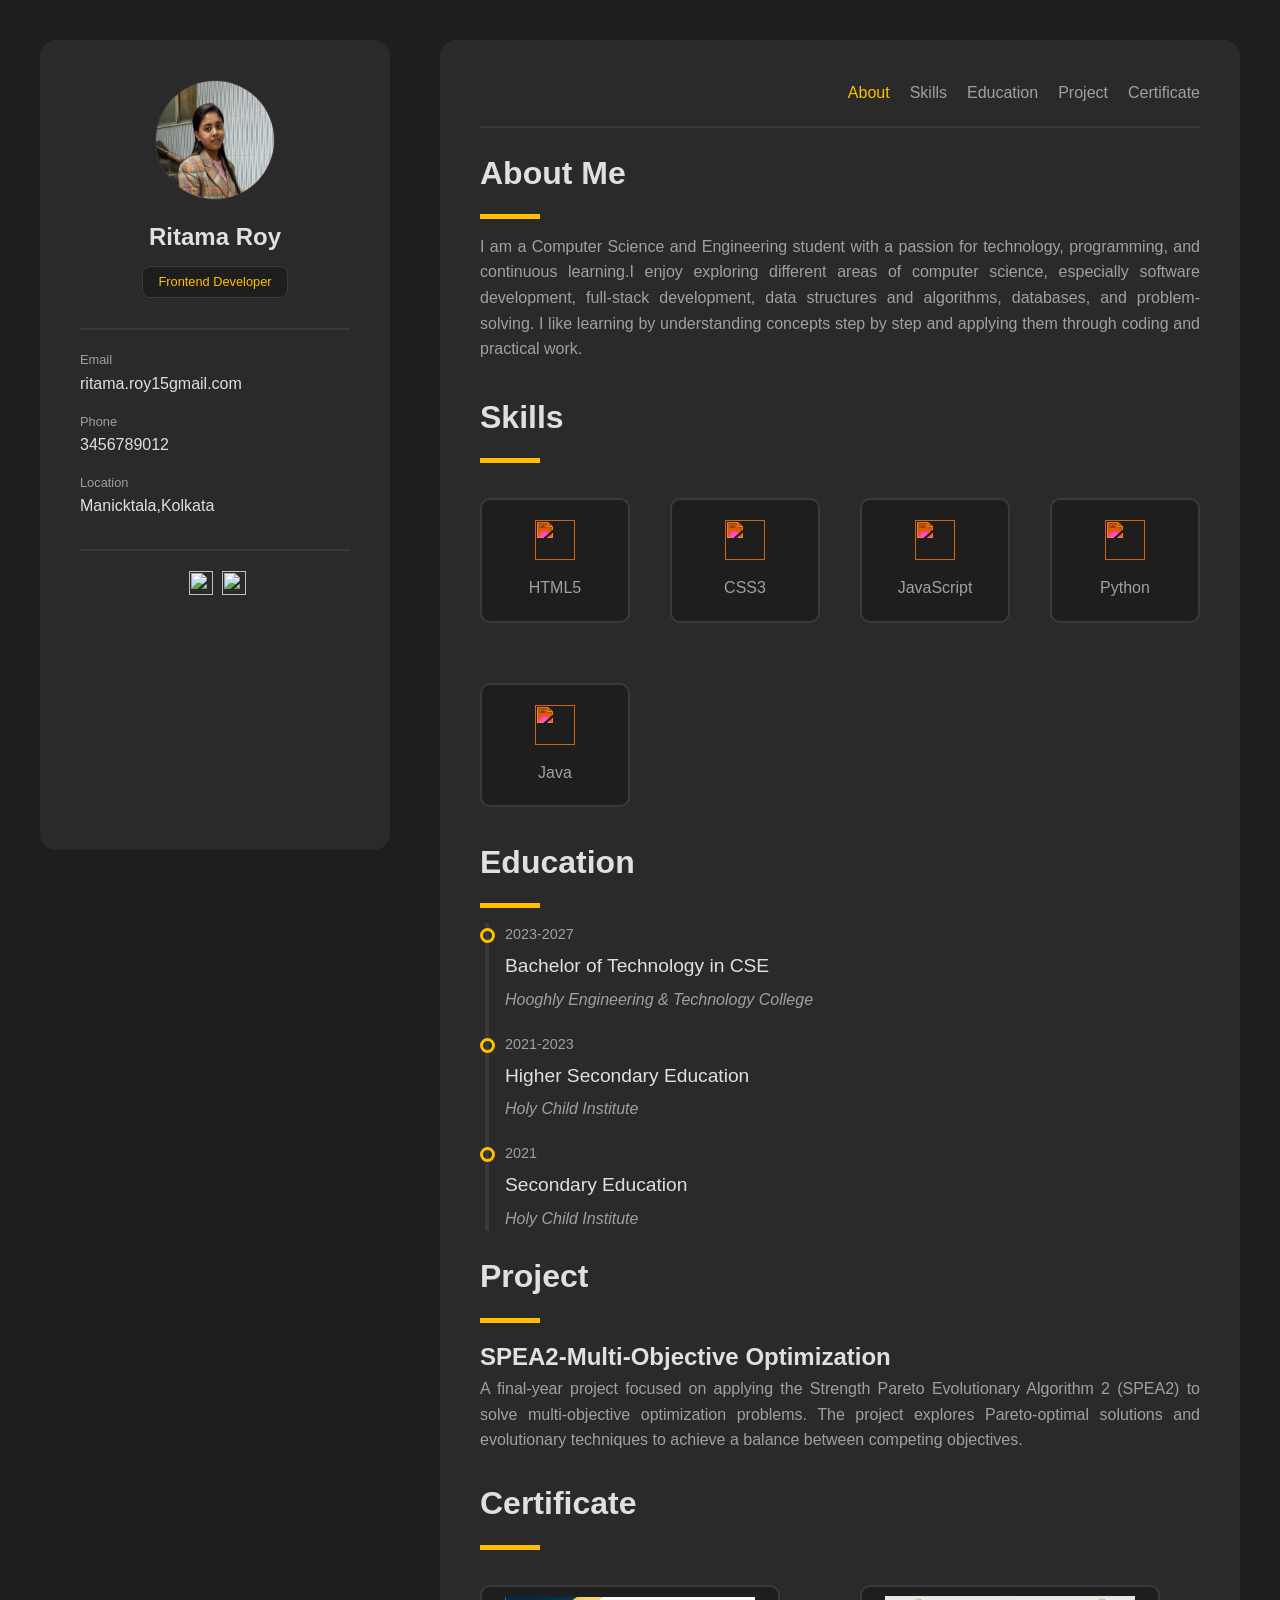
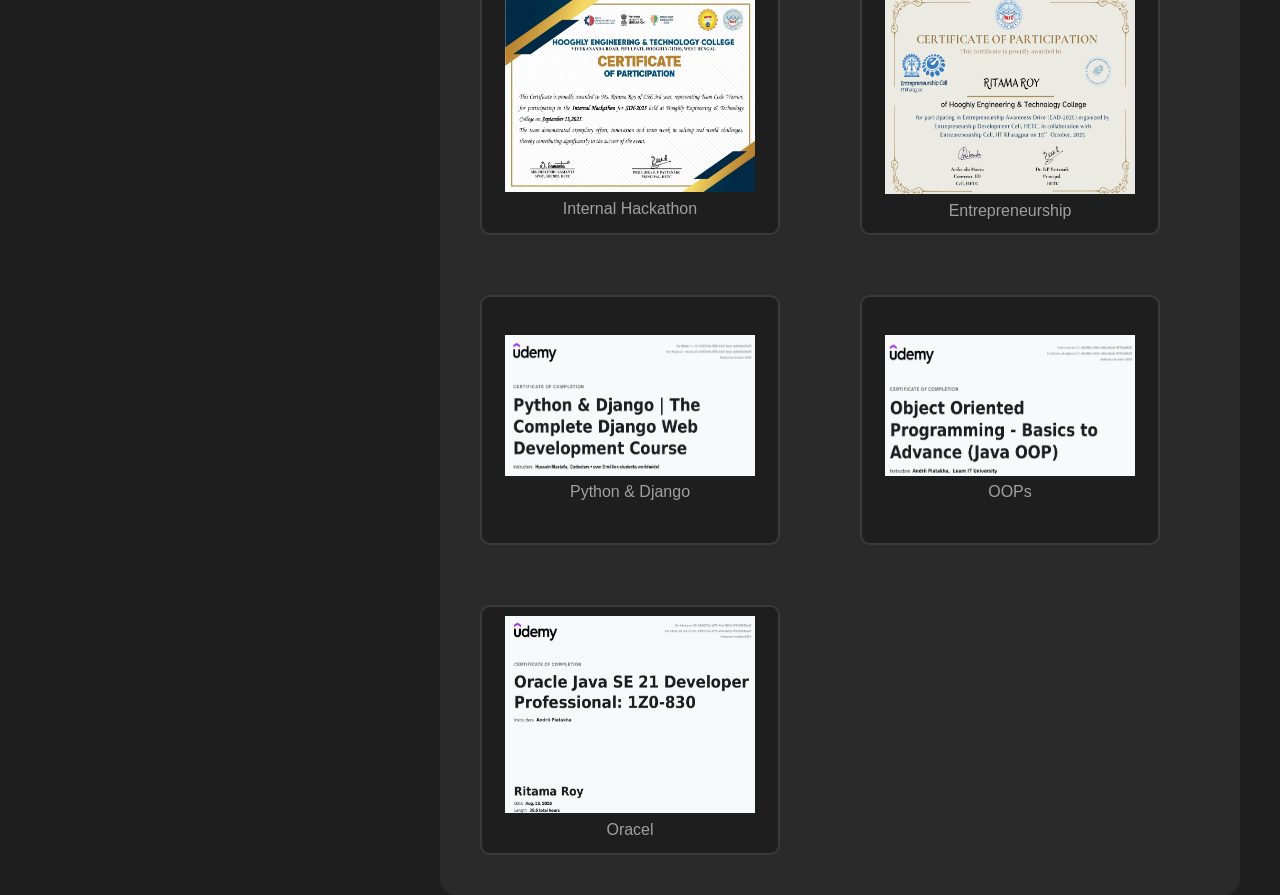
==== index.html @ 217ee191 "Add files via upload" ====
<!DOCTYPE html>
<div lang="en">
<head>
    <meta charset="UTF-8">
    <meta name="viewport" content="width=device-width, initial-scale=1.0">
    <title>Profile Portfolio</title>
    <link rel="stylesheet" href="./style.css">
</head>
<div>
    <div class="main-container">
        <!-- sidebar -->
        <div class="sidebar">

            <!-- profile -->
              <div class="profile">
                 <img src="./picture1.jpg" alt="">
                 <h2>Ritama Roy</h2>
                 <p>Frontend Developer</p>
              </div>

            <!-- contact -->
              <div class="contact">
                <div class="email">
                    <h3 class="label">Email</h3>
                    <a href="mailto:ritama.roy15@gmail.com" target="_blank" class="value">ritama.roy15gmail.com</a>
                </div>
                <div class="phone">
                    <h3 class="label">Phone</h3>
                    <a href="tel:3456789012" class="value">3456789012</a>
                </div>
                <div class="location">
                    <h3 class="label">Location</h3>
                    <p class="value">Manicktala,Kolkata</p>
                </div>
              </div>
            <!-- social -->  
              <div class="social">
                <a href="https://github.com/ritamaroy15-droid" target="_blank"><img src="https://simpleicons.org/icons/github.svg" alt=""></a>
                <a href="https://www.linkedin.com/feed/" target="_blank"><img src="https://www.svgrepo.com/show/93637/linkedin-logo.svg" alt=""></a>

              </div>

        </div>

        <!-- main-content -->
        <div class="main-content">

            <!-- navigation -->
             <div id="navigation">
                <nav>
                    <a href="#about" class="active">About</a>
                     <a href="#skills">Skills</a>
                      <a href="#education">Education</a>
                       <a href="#project">Project</a>
                        <a href="#certificate">Certificate</a>
                </nav>
             </div>

            <!-- about me -->
             <div id="about">
                <h2 class="heading">About Me</h2>
                <div class="line"></div>
                <p class="content">I am a Computer Science and Engineering student with a passion for technology, programming, and continuous learning.I enjoy exploring different areas of computer science, especially software development, full-stack development, data structures and algorithms, databases, and problem-solving. I like learning by understanding concepts step by step and applying them through coding and practical work. </p>
             </div>

            <!-- skills -->
             <div id="skills">
                <h2 class="heading">Skills</h2>
                <div class="line"></div>
                <div class="grid-container">
                    <div class="item">
                        <img src="https://simpleicons.org/icons/html5.svg" alt="">
                        <h3>HTML5</h3>
                    </div>
                    <div class="item">
                        <img src="https://simpleicons.org/icons/css.svg" alt="">
                        <h3>CSS3</h3>
                    </div>
                    <div class="item">
                        <img src="https://simpleicons.org/icons/javascript.svg" alt="">
                        <h3>JavaScript</h3>
                    </div>
                    <div class="item">
                        <img src="https://simpleicons.org/icons/python.svg" alt="">
                        <h3>Python</h3>
                    </div>
                    <div class="item">
                        <img src="https://www.svgrepo.com/show/184143/java.svg" alt="">
                        <h3>Java</h3>
                    </div>
                </div>
             </div>

            <!-- education -->
              <div id="education">
                <h2 class="heading">Education</h2>
                <div class="line"></div>
                <div class="edtech">
                    <div class="edfirst">
                        <div class="year">2023-2027</div>
                        <h3 class="degree">Bachelor of Technology in CSE</h3>
                        <p class="college">Hooghly Engineering & Technology College</p>
                        <div class="goal"></div>
                    </div>
                    <div class="edsecond">
                        <div class="year">2021-2023</div>
                        <h3 class="degree">Higher Secondary Education</h3>
                        <p class="college">Holy Child Institute</p>
                        <div class="goal"></div>
                    </div>
                    <div class="edthird">
                        <div class="year">2021</div>
                        <h3 class="degree">Secondary Education</h3>
                        <p class="college">Holy Child Institute</p>
                        <div class="goal"></div>
                    </div>
                    <div class="liner"></div>
                    </div>
                    </div>
                     <!-- project -->
             <div id="project">
                <h2 class="heading">Project</h2>
                <div class="line"></div>
                <h2 class="project-title">SPEA2-Multi-Objective Optimization</h2>
                <p class="content">A final-year project focused on applying the Strength Pareto Evolutionary Algorithm 2 (SPEA2) to solve multi-objective optimization problems. The project explores Pareto-optimal solutions and evolutionary techniques to achieve a balance between competing objectives.</p>
            </div>
            <br>
                   <!-- certificate -->
                <div id="certificate">
                <h2 class="heading">Certificate</h2>
                <div class="line"></div>
                <div class="grid-container">
                    <div class="item">
                        <a href="./Internal Hackathon.pdf" target="_blank">
                         <img src="./Internal Hackathon.png" alt="">
                       </a>
                        <h3>Internal Hackathon</h3>
                    </div>
                    <div class="item">
                        <a href="./Entrepreneurship.pdf" target="_blank">
                         <img src="./Entrepreneurship.png" alt="">
                       </a>
                        <h3>Entrepreneurship</h3>
                    </div>
                    <div class="item">
                       <a href="./Python & Django.pdf" target="_blank">
                         <img src="./Python&Django.png" alt="">
                       </a>
                        <h3>Python & Django</h3>
                    </div>
                    <div class="item">
                       <a href="./OOPS.pdf" target="_blank">
                         <img src="./OOPS.png" alt="">
                       </a>
                        <h3>OOPs</h3>
                    </div>
                    <div class="item">
                        <a href="./Java.pdf" target="_blank">
                         <img src="./Oracel Java.png" alt="">
                       </a>
                        <h3>Oracel</h3>
                    </div>
                    </div>
                </div>
             </div>
                </div>
              </div>
            </div>
        </div>         
</body>
</html>
---- style.css ----
*{
    padding: 0;
    margin: 0;
    box-sizing: border-box;
}

body{
    background-color: #1e1e1e;
    font-family: sans-serif;
    color: #a0a0a0;
    line-height: 1.6;
}

.main-container{
    display: grid;
    max-width: 1200px;
    grid-template-columns: 350px 1fr;
    gap: 50px;
    padding-top: 40px;
    margin: auto;
}

.sidebar{
    height: 90vh;
    background-color: #2a2a2a;
    border-radius:16px;
    padding: 40px;
}

.main-content{
    background-color: #2a2a2a;
    border-radius: 16px;
    padding: 40px;
}

/* Profile Section */ 

.profile{
    text-align: center;
}

.profile img{
      height: 120px;
      width: 120px;
      border-radius: 50%;
      border: 1px solid #3a3a3a;
}

.profile h2{
    font-size: 1.5rem;
    font-weight: 700;
    margin-top: 10px;
    color: #e0e0e0;
}

.profile p{
    background-color: #1e1e1e;
    padding: 5px 15px;
    color: #FFBF00;
    border: 1px solid #3a3a3a;
    font-size: 0.8rem;
    border-radius: 8px;
    display: inline-block;
    margin-top: 10px;
}

/* Contact Information */ 

.contact{
    margin-top: 30px;
    border-top: 2px solid #3a3a3a;
    padding-top: 20px;
}

.label{
    font-weight: 500;
    font-size: 0.8rem;
    color: #a0a0a0;
}

.value{
    color: #e0e0e0;
    text-decoration: none;
}

.email{
    margin-bottom: 15px;
}

.phone{
    margin-bottom: 15px;
}

/* Social Media */

.social{
    margin-top: 30px;
    border-top: 2px solid #3a3a3a;
    padding-top: 20px;
    text-align: center;
}

.social img{
    height: 24px;
    width: 24px;
    margin-left: 5px;
    filter: grayscale(1) invert(0,7);
    transition: filter 0.3s ease;
}

.social img:hover{
    filter: grayscale(0) invert(0,7);
}

/* Main Content */

/* Navigation */

#navigation{
    transition: color 0.3s ease;
    border-bottom: 2px solid #3a3a3a;
    margin-bottom: 20px;
    padding-bottom: 20px;
}

nav{
    display: flex;
    justify-content: flex-end;
    gap: 20px;
}

nav a{
    text-decoration: none;
    color: #a0a0a0;
    font-weight: 500;
}

.active, nav a:hover{
    color: #FFBF00;
}

/* About Me */

.heading{
    color: #e0e0e0;
    font-size: 2rem;
    margin-bottom: 15px;
}

.line{
    width: 60px;
    height: 5px;
    background-color: #FFBF00;
    margin-bottom: 15px;
}

.content{
    text-align: justify;
    color: #a0a0a0;
}

#about{
    margin-bottom: 30px;
}

/* Skills */

.grid-container{
    display: grid;
    grid-template-columns: repeat(auto-fit , minmax(120px,1fr));
    gap: 40px;
}

.item{
    padding: 20px;
    border-radius: 10px;
    border: 2px solid #3a3a3a;
    background-color: #1e1e1e;
    text-align: center;
    margin-top: 20px;
    transition: transform 0.3s ease, box-shadow 0.3s ease;
}

.item img{
    height: 40px;
    width: 40px;
    filter: invert(75%) sepia(50%) saturate(1000%) hue-rotate(350deg) brightness(110%) contrast(101%);
    margin-bottom: 15px;
}

.item h3{
    font-size: 1rem;
    font-weight: 500;
}

.item:hover{
    transform: scale(1.1);
    box-shadow: 0px 0px 10px 5px rgba(0, 0, 0, 0.3);
}

/* Education */

#education{
    margin-top: 30px;
}

.edtech{
     position: relative;
}

.year{
    font-size: 0.9rem;
    color: #a0a0a0;
    margin-bottom: 5px;
}

.degree{
    color: #e0e0e0;
    font-size: 1.2rem;
    font-weight: 500;
    margin-bottom: 5px;
}

.college{
    font-style: italic;
    color: #a0a0a0;
    margin-bottom: 10px;
}

.edfirst, .edsecond, .edthird{
    margin-bottom: 20px;
    position: relative;
    padding-left: 25px;
}

.goal{
    height: 15px;
    width: 15px;
    border-radius: 50%;
    border: 3px solid #FFBF00;
    position: absolute;
    top: 5px;
    left: 0px;
    z-index: 5;
}

.liner{
    position: absolute;
    width: 2px;
    top: 0px;
    bottom: 0px;
    left: 5px;
    border: 2px solid #3a3a3a;
}

/* Project Section */

.project-title{
    color: #e0e0e0;
}


/* Certificate*/

#certificate .grid-container{
    display: grid;
    grid-template-columns: repeat(auto-fit , minmax(300px,1fr));
    gap: 40px;
}

#certificate  .item{
    padding: 20px;
    height: 250px;
    width: 300px;
    display: flex;
    flex-direction: column;
    justify-content: center;
    border-radius: 10px;
    border: 2px solid #3a3a3a;
    background-color: #1e1e1e;
    text-align: center;
    margin-top: 20px;
    transition: transform 0.3s ease, box-shadow 0.3s ease;
}

#certificate  .item img{
    height: 98%;
    width: 98%;
    margin-bottom: 15px;
    filter: none;
}

.item h3{
    font-size: 1rem;
    font-weight: 500;
}

.item:hover{
    transform: scale(1.1);
    box-shadow: 0px 0px 10px 5px rgba(0, 0, 0, 0.3);
}
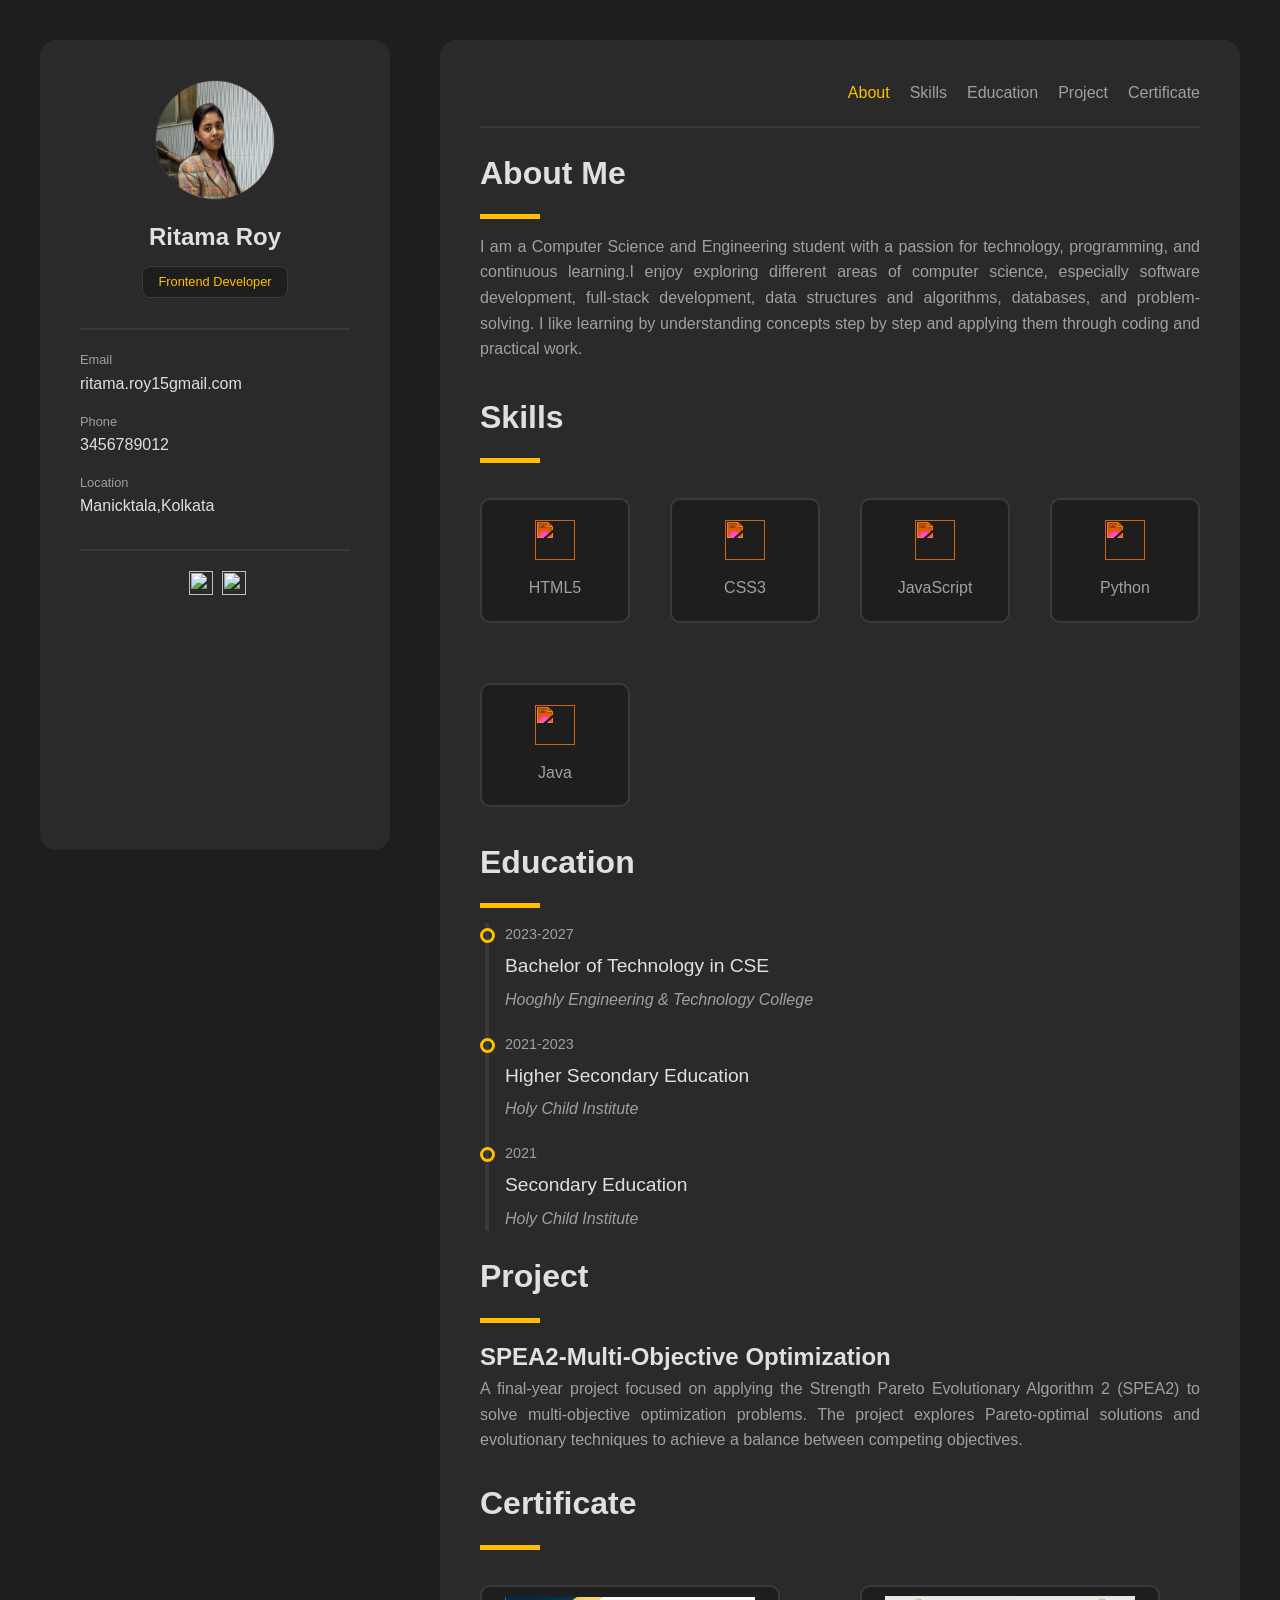
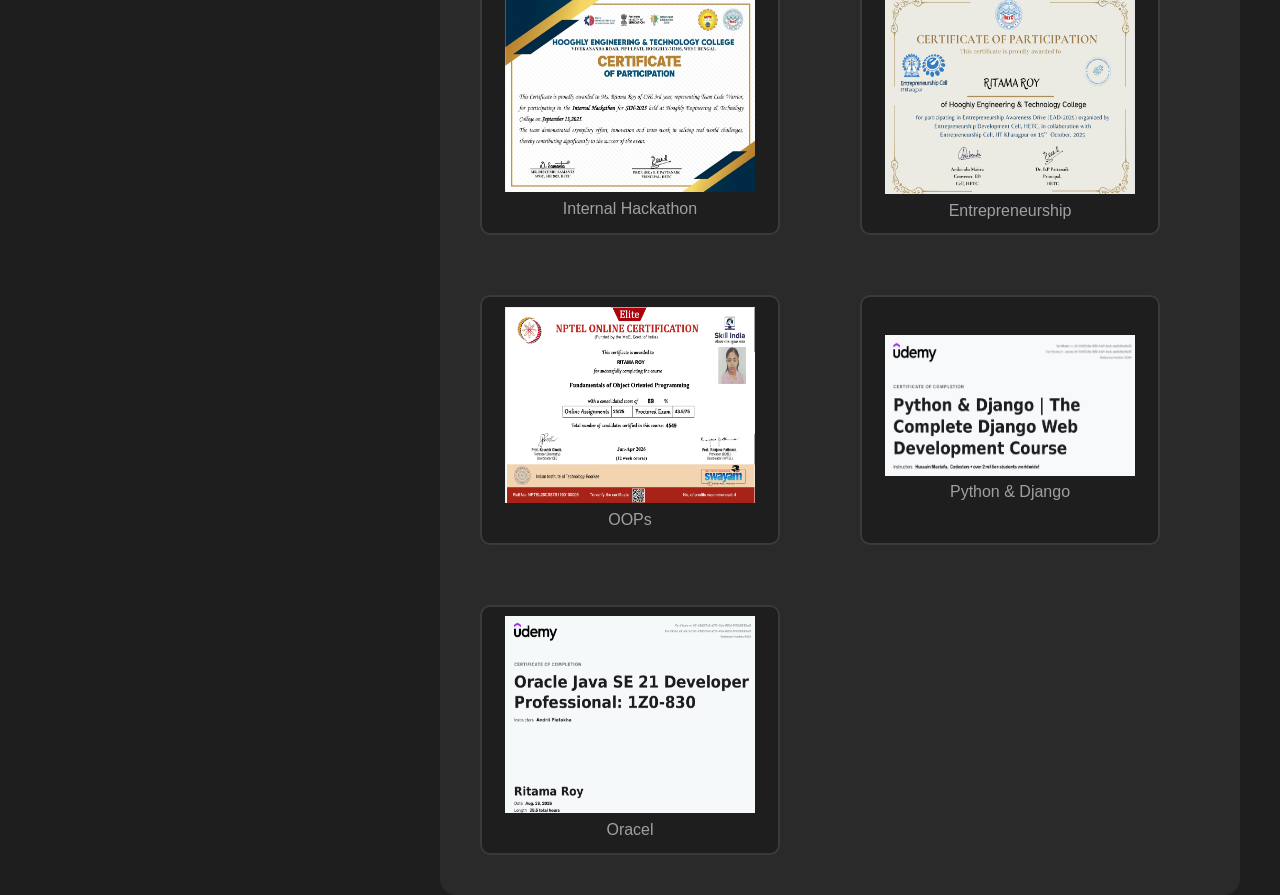
==== commit 45304eba: "Add files via upload" ====
--- a/index.html
+++ b/index.html
@@ -143,16 +143,16 @@
                         <h3>Entrepreneurship</h3>
                     </div>
                     <div class="item">
+                       <a href="./NPTEL Java.pdf" target="_blank">
+                         <img src="./NPTEL Java.png" alt="">
+                       </a>
+                        <h3>OOPs</h3>
+                    </div>
+                    <div class="item">
                        <a href="./Python & Django.pdf" target="_blank">
                          <img src="./Python&Django.png" alt="">
                        </a>
                         <h3>Python & Django</h3>
-                    </div>
-                    <div class="item">
-                       <a href="./OOPS.pdf" target="_blank">
-                         <img src="./OOPS.png" alt="">
-                       </a>
-                        <h3>OOPs</h3>
                     </div>
                     <div class="item">
                         <a href="./Java.pdf" target="_blank">
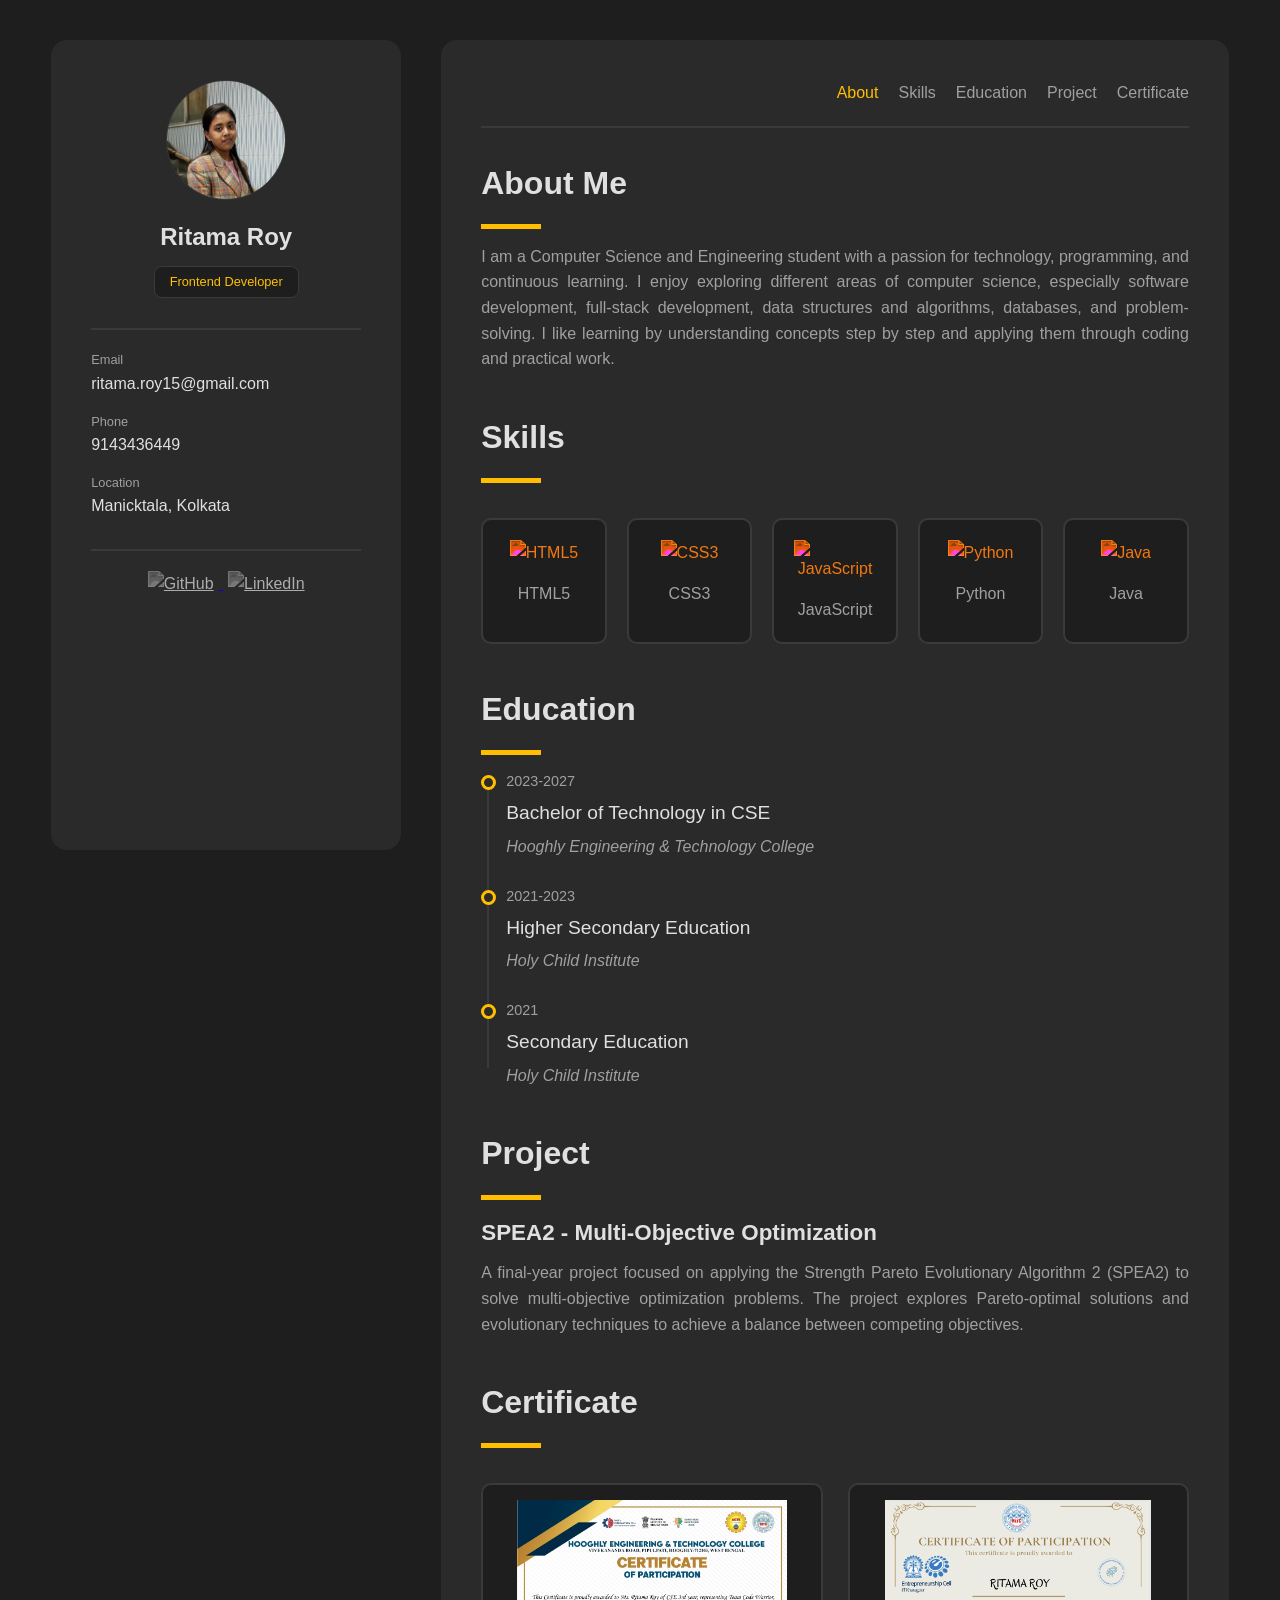
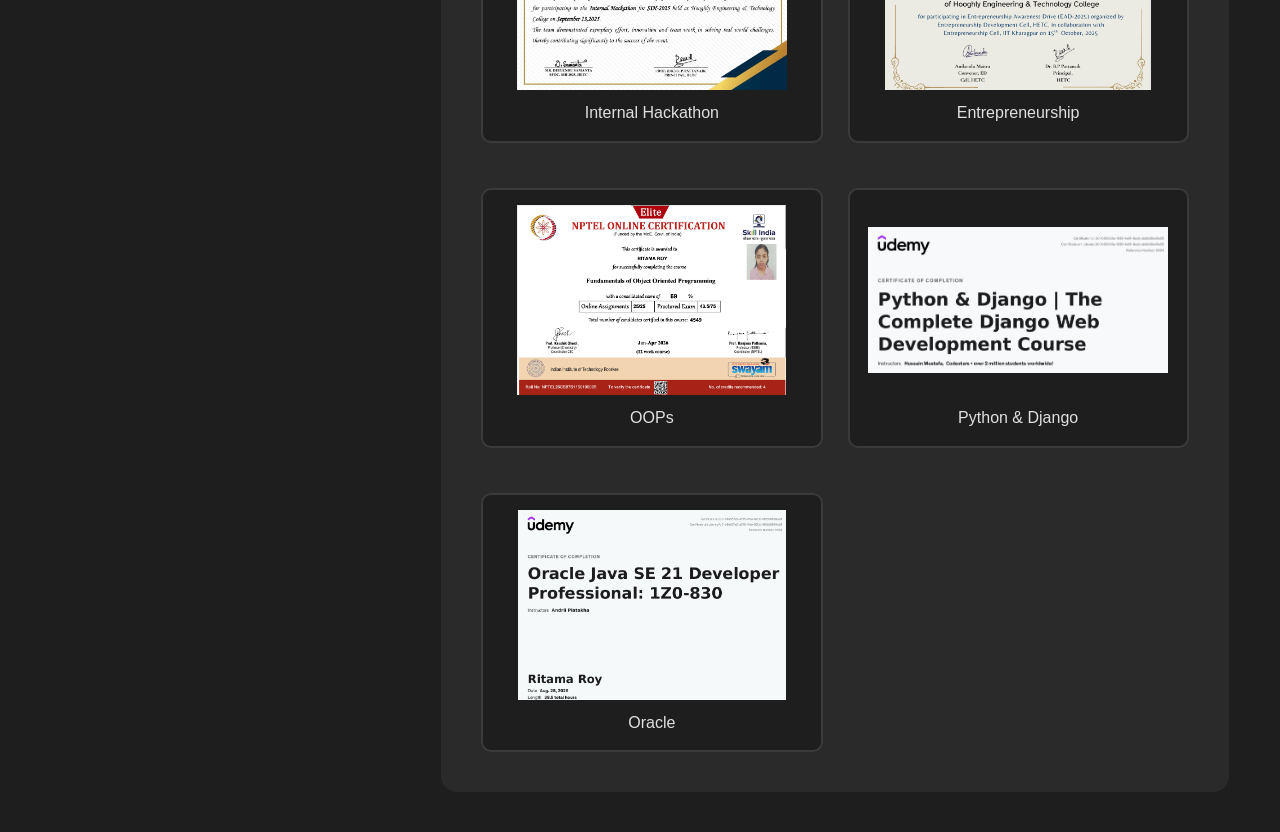
==== commit 82bb36e0: "Add files via upload" ====
--- a/index.html
+++ b/index.html
@@ -1,171 +1,365 @@
 <!DOCTYPE html>
-<div lang="en">
+<html lang="en">
+
 <head>
     <meta charset="UTF-8">
     <meta name="viewport" content="width=device-width, initial-scale=1.0">
+
     <title>Profile Portfolio</title>
+
     <link rel="stylesheet" href="./style.css">
 </head>
-<div>
+
+<body>
+
     <div class="main-container">
-        <!-- sidebar -->
-        <div class="sidebar">
-
-            <!-- profile -->
-              <div class="profile">
-                 <img src="./picture1.jpg" alt="">
-                 <h2>Ritama Roy</h2>
-                 <p>Frontend Developer</p>
-              </div>
-
-            <!-- contact -->
-              <div class="contact">
+
+        <!-- ================= SIDEBAR ================= -->
+        <aside class="sidebar">
+
+            <!-- Profile -->
+            <div class="profile">
+                <img src="./picture1.jpg" alt="Ritama Roy">
+
+                <h2>Ritama Roy</h2>
+
+                <p>Frontend Developer</p>
+            </div>
+
+
+            <!-- Contact -->
+            <div class="contact">
+
                 <div class="email">
                     <h3 class="label">Email</h3>
-                    <a href="mailto:ritama.roy15@gmail.com" target="_blank" class="value">ritama.roy15gmail.com</a>
-                </div>
+
+                    <a href="mailto:ritama.roy15@gmail.com"
+                       class="value">
+                        ritama.roy15@gmail.com
+                    </a>
+                </div>
+
+
                 <div class="phone">
                     <h3 class="label">Phone</h3>
-                    <a href="tel:3456789012" class="value">3456789012</a>
-                </div>
+
+                    <a href="tel:9143436449"
+                       class="value">
+                        9143436449
+                    </a>
+                </div>
+
+
                 <div class="location">
                     <h3 class="label">Location</h3>
-                    <p class="value">Manicktala,Kolkata</p>
-                </div>
-              </div>
-            <!-- social -->  
-              <div class="social">
-                <a href="https://github.com/ritamaroy15-droid" target="_blank"><img src="https://simpleicons.org/icons/github.svg" alt=""></a>
-                <a href="https://www.linkedin.com/feed/" target="_blank"><img src="https://www.svgrepo.com/show/93637/linkedin-logo.svg" alt=""></a>
-
-              </div>
-
-        </div>
-
-        <!-- main-content -->
-        <div class="main-content">
-
-            <!-- navigation -->
-             <div id="navigation">
+
+                    <p class="value">
+                        Manicktala, Kolkata
+                    </p>
+                </div>
+
+            </div>
+
+
+            <!-- Social Media -->
+            <div class="social">
+
+                <a href="https://github.com/ritamaroy15-droid"
+                   target="_blank">
+                    <img src="https://simpleicons.org/icons/github.svg"
+                         alt="GitHub">
+                </a>
+
+
+                <a href="https://www.linkedin.com/"
+                   target="_blank">
+                    <img src="https://www.svgrepo.com/show/93637/linkedin-logo.svg"
+                         alt="LinkedIn">
+                </a>
+
+            </div>
+
+        </aside>
+
+
+        <!-- ================= MAIN CONTENT ================= -->
+        <main class="main-content">
+
+
+            <!-- Navigation -->
+            <div id="navigation">
+
                 <nav>
                     <a href="#about" class="active">About</a>
-                     <a href="#skills">Skills</a>
-                      <a href="#education">Education</a>
-                       <a href="#project">Project</a>
-                        <a href="#certificate">Certificate</a>
+
+                    <a href="#skills">Skills</a>
+
+                    <a href="#education">Education</a>
+
+                    <a href="#project">Project</a>
+
+                    <a href="#certificate">Certificate</a>
                 </nav>
-             </div>
-
-            <!-- about me -->
-             <div id="about">
+
+            </div>
+
+
+            <!-- ================= ABOUT ================= -->
+            <section id="about">
+
                 <h2 class="heading">About Me</h2>
-                <div class="line"></div>
-                <p class="content">I am a Computer Science and Engineering student with a passion for technology, programming, and continuous learning.I enjoy exploring different areas of computer science, especially software development, full-stack development, data structures and algorithms, databases, and problem-solving. I like learning by understanding concepts step by step and applying them through coding and practical work. </p>
-             </div>
-
-            <!-- skills -->
-             <div id="skills">
+
+                <div class="line"></div>
+
+                <p class="content">
+                    I am a Computer Science and Engineering student with
+                    a passion for technology, programming, and continuous
+                    learning. I enjoy exploring different areas of computer
+                    science, especially software development, full-stack
+                    development, data structures and algorithms, databases,
+                    and problem-solving. I like learning by understanding
+                    concepts step by step and applying them through coding
+                    and practical work.
+                </p>
+
+            </section>
+
+
+            <!-- ================= SKILLS ================= -->
+            <section id="skills">
+
                 <h2 class="heading">Skills</h2>
-                <div class="line"></div>
+
+                <div class="line"></div>
+
+
                 <div class="grid-container">
-                    <div class="item">
-                        <img src="https://simpleicons.org/icons/html5.svg" alt="">
+
+                    <div class="item">
+                        <img src="https://simpleicons.org/icons/html5.svg"
+                             alt="HTML5">
                         <h3>HTML5</h3>
                     </div>
-                    <div class="item">
-                        <img src="https://simpleicons.org/icons/css.svg" alt="">
+
+
+                    <div class="item">
+                        <img src="https://simpleicons.org/icons/css.svg"
+                             alt="CSS3">
                         <h3>CSS3</h3>
                     </div>
-                    <div class="item">
-                        <img src="https://simpleicons.org/icons/javascript.svg" alt="">
+
+
+                    <div class="item">
+                        <img src="https://simpleicons.org/icons/javascript.svg"
+                             alt="JavaScript">
                         <h3>JavaScript</h3>
                     </div>
-                    <div class="item">
-                        <img src="https://simpleicons.org/icons/python.svg" alt="">
+
+
+                    <div class="item">
+                        <img src="https://simpleicons.org/icons/python.svg"
+                             alt="Python">
                         <h3>Python</h3>
                     </div>
-                    <div class="item">
-                        <img src="https://www.svgrepo.com/show/184143/java.svg" alt="">
+
+
+                    <div class="item">
+                        <img src="https://www.svgrepo.com/show/184143/java.svg"
+                             alt="Java">
                         <h3>Java</h3>
                     </div>
-                </div>
-             </div>
-
-            <!-- education -->
-              <div id="education">
+
+                </div>
+
+            </section>
+
+
+            <!-- ================= EDUCATION ================= -->
+            <section id="education">
+
                 <h2 class="heading">Education</h2>
-                <div class="line"></div>
+
+                <div class="line"></div>
+
+
                 <div class="edtech">
+
                     <div class="edfirst">
+
                         <div class="year">2023-2027</div>
-                        <h3 class="degree">Bachelor of Technology in CSE</h3>
-                        <p class="college">Hooghly Engineering & Technology College</p>
+
+                        <h3 class="degree">
+                            Bachelor of Technology in CSE
+                        </h3>
+
+                        <p class="college">
+                            Hooghly Engineering & Technology College
+                        </p>
+
                         <div class="goal"></div>
-                    </div>
+
+                    </div>
+
+
                     <div class="edsecond">
+
                         <div class="year">2021-2023</div>
-                        <h3 class="degree">Higher Secondary Education</h3>
-                        <p class="college">Holy Child Institute</p>
+
+                        <h3 class="degree">
+                            Higher Secondary Education
+                        </h3>
+
+                        <p class="college">
+                            Holy Child Institute
+                        </p>
+
                         <div class="goal"></div>
-                    </div>
+
+                    </div>
+
+
                     <div class="edthird">
+
                         <div class="year">2021</div>
-                        <h3 class="degree">Secondary Education</h3>
-                        <p class="college">Holy Child Institute</p>
+
+                        <h3 class="degree">
+                            Secondary Education
+                        </h3>
+
+                        <p class="college">
+                            Holy Child Institute
+                        </p>
+
                         <div class="goal"></div>
-                    </div>
+
+                    </div>
+
+
                     <div class="liner"></div>
-                    </div>
-                    </div>
-                     <!-- project -->
-             <div id="project">
+
+                </div>
+
+            </section>
+
+
+            <!-- ================= PROJECT ================= -->
+            <section id="project">
+
                 <h2 class="heading">Project</h2>
-                <div class="line"></div>
-                <h2 class="project-title">SPEA2-Multi-Objective Optimization</h2>
-                <p class="content">A final-year project focused on applying the Strength Pareto Evolutionary Algorithm 2 (SPEA2) to solve multi-objective optimization problems. The project explores Pareto-optimal solutions and evolutionary techniques to achieve a balance between competing objectives.</p>
-            </div>
-            <br>
-                   <!-- certificate -->
-                <div id="certificate">
+
+                <div class="line"></div>
+
+                <h2 class="project-title">
+                    SPEA2 - Multi-Objective Optimization
+                </h2>
+
+                <p class="content">
+                    A final-year project focused on applying the Strength
+                    Pareto Evolutionary Algorithm 2 (SPEA2) to solve
+                    multi-objective optimization problems. The project
+                    explores Pareto-optimal solutions and evolutionary
+                    techniques to achieve a balance between competing
+                    objectives.
+                </p>
+
+            </section>
+
+
+            <!-- ================= CERTIFICATE ================= -->
+            <section id="certificate">
+
                 <h2 class="heading">Certificate</h2>
-                <div class="line"></div>
-                <div class="grid-container">
-                    <div class="item">
-                        <a href="./Internal Hackathon.pdf" target="_blank">
-                         <img src="./Internal Hackathon.png" alt="">
-                       </a>
+
+                <div class="line"></div>
+
+
+                <div class="certificate-grid">
+
+
+                    <div class="item">
+
+                        <a href="./Internal Hackathon.pdf"
+                           target="_blank">
+
+                            <img src="./Internal Hackathon.png"
+                                 alt="Internal Hackathon Certificate">
+
+                        </a>
+
                         <h3>Internal Hackathon</h3>
-                    </div>
-                    <div class="item">
-                        <a href="./Entrepreneurship.pdf" target="_blank">
-                         <img src="./Entrepreneurship.png" alt="">
-                       </a>
+
+                    </div>
+
+
+                    <div class="item">
+
+                        <a href="./Entrepreneurship.pdf"
+                           target="_blank">
+
+                            <img src="./Entrepreneurship.png"
+                                 alt="Entrepreneurship Certificate">
+
+                        </a>
+
                         <h3>Entrepreneurship</h3>
-                    </div>
-                    <div class="item">
-                       <a href="./NPTEL Java.pdf" target="_blank">
-                         <img src="./NPTEL Java.png" alt="">
-                       </a>
+
+                    </div>
+
+
+                    <div class="item">
+
+                        <a href="./NPTEL Java.pdf"
+                           target="_blank">
+
+                            <img src="./NPTEL Java.png"
+                                 alt="NPTEL Java Certificate">
+
+                        </a>
+
                         <h3>OOPs</h3>
-                    </div>
-                    <div class="item">
-                       <a href="./Python & Django.pdf" target="_blank">
-                         <img src="./Python&Django.png" alt="">
-                       </a>
+
+                    </div>
+
+
+                    <div class="item">
+
+                        <a href="./Python & Django.pdf"
+                           target="_blank">
+
+                            <img src="./Python&Django.png"
+                                 alt="Python and Django Certificate">
+
+                        </a>
+
                         <h3>Python & Django</h3>
-                    </div>
-                    <div class="item">
-                        <a href="./Java.pdf" target="_blank">
-                         <img src="./Oracel Java.png" alt="">
-                       </a>
-                        <h3>Oracel</h3>
-                    </div>
-                    </div>
-                </div>
-             </div>
-                </div>
-              </div>
-            </div>
-        </div>         
+
+                    </div>
+
+
+                    <div class="item">
+
+                        <a href="./Java.pdf"
+                           target="_blank">
+
+                            <img src="./Oracel Java.png"
+                                 alt="Oracle Java Certificate">
+
+                        </a>
+
+                        <h3>Oracle</h3>
+
+                    </div>
+
+
+                </div>
+
+            </section>
+
+
+        </main>
+
+    </div>
+
 </body>
+
 </html>
--- a/style.css
+++ b/style.css
@@ -1,301 +1,786 @@
-*{
+/* =========================
+   RESET
+========================= */
+
+* {
+    margin: 0;
     padding: 0;
-    margin: 0;
     box-sizing: border-box;
 }
 
-body{
+
+html {
+    scroll-behavior: smooth;
+}
+
+
+body {
     background-color: #1e1e1e;
     font-family: sans-serif;
     color: #a0a0a0;
     line-height: 1.6;
 }
 
-.main-container{
+
+/* =========================
+   MAIN CONTAINER
+========================= */
+
+.main-container {
     display: grid;
-    max-width: 1200px;
-    grid-template-columns: 350px 1fr;
-    gap: 50px;
-    padding-top: 40px;
-    margin: auto;
-}
-
-.sidebar{
-    height: 90vh;
+    grid-template-columns: 350px minmax(0, 1fr);
+
+    gap: 40px;
+
+    width: min(1200px, 92%);
+
+    margin: 40px auto;
+
+    align-items: start;
+}
+
+
+/* =========================
+   SIDEBAR
+========================= */
+
+.sidebar {
     background-color: #2a2a2a;
-    border-radius:16px;
+
+    border-radius: 16px;
+
     padding: 40px;
-}
-
-.main-content{
-    background-color: #2a2a2a;
-    border-radius: 16px;
-    padding: 40px;
-}
-
-/* Profile Section */ 
-
-.profile{
+
+    min-height: 90vh;
+
+    position: sticky;
+    top: 20px;
+}
+
+
+/* =========================
+   PROFILE
+========================= */
+
+.profile {
     text-align: center;
 }
 
-.profile img{
-      height: 120px;
-      width: 120px;
-      border-radius: 50%;
-      border: 1px solid #3a3a3a;
-}
-
-.profile h2{
+
+.profile img {
+    height: 120px;
+    width: 120px;
+
+    object-fit: cover;
+
+    border-radius: 50%;
+
+    border: 1px solid #3a3a3a;
+}
+
+
+.profile h2 {
     font-size: 1.5rem;
+
     font-weight: 700;
+
     margin-top: 10px;
+
     color: #e0e0e0;
 }
 
-.profile p{
+
+.profile p {
     background-color: #1e1e1e;
+
     padding: 5px 15px;
-    color: #FFBF00;
+
+    color: #ffbf00;
+
     border: 1px solid #3a3a3a;
+
     font-size: 0.8rem;
+
     border-radius: 8px;
+
     display: inline-block;
+
     margin-top: 10px;
 }
 
-/* Contact Information */ 
-
-.contact{
+
+/* =========================
+   CONTACT
+========================= */
+
+.contact {
     margin-top: 30px;
+
     border-top: 2px solid #3a3a3a;
+
     padding-top: 20px;
 }
 
-.label{
+
+.label {
     font-weight: 500;
+
     font-size: 0.8rem;
+
     color: #a0a0a0;
 }
 
-.value{
+
+.value {
     color: #e0e0e0;
+
     text-decoration: none;
-}
-
-.email{
+
+    overflow-wrap: anywhere;
+}
+
+
+.email,
+.phone {
     margin-bottom: 15px;
 }
 
-.phone{
-    margin-bottom: 15px;
-}
-
-/* Social Media */
-
-.social{
+
+/* =========================
+   SOCIAL
+========================= */
+
+.social {
     margin-top: 30px;
+
     border-top: 2px solid #3a3a3a;
+
     padding-top: 20px;
+
     text-align: center;
 }
 
-.social img{
+
+.social img {
     height: 24px;
     width: 24px;
-    margin-left: 5px;
-    filter: grayscale(1) invert(0,7);
-    transition: filter 0.3s ease;
-}
-
-.social img:hover{
-    filter: grayscale(0) invert(0,7);
-}
-
-/* Main Content */
-
-/* Navigation */
-
-#navigation{
+
+    margin: 0 5px;
+
+    filter: grayscale(1) invert(0.7);
+
+    transition: 0.3s ease;
+}
+
+
+.social img:hover {
+    filter: grayscale(0) invert(0.7);
+
+    transform: scale(1.1);
+}
+
+
+/* =========================
+   MAIN CONTENT
+========================= */
+
+.main-content {
+    background-color: #2a2a2a;
+
+    border-radius: 16px;
+
+    padding: 40px;
+
+    min-width: 0;
+}
+
+
+/* =========================
+   NAVIGATION
+========================= */
+
+#navigation {
+    border-bottom: 2px solid #3a3a3a;
+
+    margin-bottom: 30px;
+
+    padding-bottom: 20px;
+}
+
+
+nav {
+    display: flex;
+
+    justify-content: flex-end;
+
+    flex-wrap: wrap;
+
+    gap: 20px;
+}
+
+
+nav a {
+    text-decoration: none;
+
+    color: #a0a0a0;
+
+    font-weight: 500;
+
     transition: color 0.3s ease;
-    border-bottom: 2px solid #3a3a3a;
-    margin-bottom: 20px;
-    padding-bottom: 20px;
-}
-
-nav{
+}
+
+
+nav a:hover,
+nav a.active {
+    color: #ffbf00;
+}
+
+
+/* =========================
+   HEADINGS
+========================= */
+
+.heading {
+    color: #e0e0e0;
+
+    font-size: 2rem;
+
+    margin-bottom: 15px;
+}
+
+
+.line {
+    width: 60px;
+
+    height: 5px;
+
+    background-color: #ffbf00;
+
+    margin-bottom: 15px;
+}
+
+
+.content {
+    text-align: justify;
+
+    color: #a0a0a0;
+}
+
+
+/* =========================
+   ABOUT
+========================= */
+
+#about {
+    margin-bottom: 40px;
+}
+
+
+/* =========================
+   SKILLS
+========================= */
+
+#skills {
+    margin-bottom: 40px;
+}
+
+
+.grid-container {
+    display: grid;
+
+    grid-template-columns:
+        repeat(auto-fit, minmax(120px, 1fr));
+
+    gap: 20px;
+}
+
+
+.item {
+    padding: 20px;
+
+    border-radius: 10px;
+
+    border: 2px solid #3a3a3a;
+
+    background-color: #1e1e1e;
+
+    text-align: center;
+
+    margin-top: 20px;
+
+    transition:
+        transform 0.3s ease,
+        box-shadow 0.3s ease;
+}
+
+
+.item img {
+    height: 40px;
+
+    width: 40px;
+
+    object-fit: contain;
+
+    filter:
+        invert(75%)
+        sepia(50%)
+        saturate(1000%)
+        hue-rotate(350deg)
+        brightness(110%)
+        contrast(101%);
+
+    margin-bottom: 15px;
+}
+
+
+.item h3 {
+    font-size: 1rem;
+
+    font-weight: 500;
+}
+
+
+.item:hover {
+    transform: translateY(-5px);
+
+    box-shadow:
+        0 0 10px 5px rgba(0, 0, 0, 0.3);
+}
+
+
+/* =========================
+   EDUCATION
+========================= */
+
+#education {
+    margin-top: 30px;
+
+    margin-bottom: 40px;
+}
+
+
+.edtech {
+    position: relative;
+}
+
+
+.edfirst,
+.edsecond,
+.edthird {
+    margin-bottom: 25px;
+
+    position: relative;
+
+    padding-left: 25px;
+}
+
+
+.year {
+    font-size: 0.9rem;
+
+    color: #a0a0a0;
+
+    margin-bottom: 5px;
+}
+
+
+.degree {
+    color: #e0e0e0;
+
+    font-size: 1.2rem;
+
+    font-weight: 500;
+
+    margin-bottom: 5px;
+}
+
+
+.college {
+    font-style: italic;
+
+    color: #a0a0a0;
+
+    margin-bottom: 10px;
+}
+
+
+.goal {
+    height: 15px;
+
+    width: 15px;
+
+    border-radius: 50%;
+
+    border: 3px solid #ffbf00;
+
+    background-color: #2a2a2a;
+
+    position: absolute;
+
+    top: 5px;
+
+    left: 0;
+
+    z-index: 5;
+}
+
+
+.liner {
+    position: absolute;
+
+    width: 2px;
+
+    top: 8px;
+
+    bottom: 20px;
+
+    left: 6px;
+
+    background-color: #3a3a3a;
+}
+
+
+/* =========================
+   PROJECT
+========================= */
+
+#project {
+    margin-bottom: 40px;
+}
+
+
+.project-title {
+    color: #e0e0e0;
+
+    font-size: 1.4rem;
+
+    margin-bottom: 10px;
+}
+
+
+/* =========================
+   CERTIFICATES
+========================= */
+
+#certificate {
+    margin-top: 30px;
+}
+
+
+.certificate-grid {
+    display: grid;
+
+    grid-template-columns:
+        repeat(auto-fit, minmax(220px, 1fr));
+
+    gap: 25px;
+}
+
+
+#certificate .item {
+    width: 100%;
+
+    min-height: 250px;
+
+    padding: 15px;
+
     display: flex;
-    justify-content: flex-end;
-    gap: 20px;
-}
-
-nav a{
-    text-decoration: none;
-    color: #a0a0a0;
-    font-weight: 500;
-}
-
-.active, nav a:hover{
-    color: #FFBF00;
-}
-
-/* About Me */
-
-.heading{
+
+    flex-direction: column;
+
+    justify-content: space-between;
+
+    align-items: center;
+}
+
+
+#certificate .item a {
+    width: 100%;
+
+    display: flex;
+
+    justify-content: center;
+}
+
+
+#certificate .item img {
+    width: 100%;
+
+    max-width: 300px;
+
+    height: 190px;
+
+    object-fit: contain;
+
+    margin-bottom: 10px;
+
+    filter: none;
+}
+
+
+#certificate .item h3 {
     color: #e0e0e0;
-    font-size: 2rem;
-    margin-bottom: 15px;
-}
-
-.line{
-    width: 60px;
-    height: 5px;
-    background-color: #FFBF00;
-    margin-bottom: 15px;
-}
-
-.content{
-    text-align: justify;
-    color: #a0a0a0;
-}
-
-#about{
-    margin-bottom: 30px;
-}
-
-/* Skills */
-
-.grid-container{
-    display: grid;
-    grid-template-columns: repeat(auto-fit , minmax(120px,1fr));
-    gap: 40px;
-}
-
-.item{
-    padding: 20px;
-    border-radius: 10px;
-    border: 2px solid #3a3a3a;
-    background-color: #1e1e1e;
-    text-align: center;
-    margin-top: 20px;
-    transition: transform 0.3s ease, box-shadow 0.3s ease;
-}
-
-.item img{
-    height: 40px;
-    width: 40px;
-    filter: invert(75%) sepia(50%) saturate(1000%) hue-rotate(350deg) brightness(110%) contrast(101%);
-    margin-bottom: 15px;
-}
-
-.item h3{
-    font-size: 1rem;
-    font-weight: 500;
-}
-
-.item:hover{
-    transform: scale(1.1);
-    box-shadow: 0px 0px 10px 5px rgba(0, 0, 0, 0.3);
-}
-
-/* Education */
-
-#education{
-    margin-top: 30px;
-}
-
-.edtech{
-     position: relative;
-}
-
-.year{
-    font-size: 0.9rem;
-    color: #a0a0a0;
-    margin-bottom: 5px;
-}
-
-.degree{
-    color: #e0e0e0;
-    font-size: 1.2rem;
-    font-weight: 500;
-    margin-bottom: 5px;
-}
-
-.college{
-    font-style: italic;
-    color: #a0a0a0;
-    margin-bottom: 10px;
-}
-
-.edfirst, .edsecond, .edthird{
-    margin-bottom: 20px;
-    position: relative;
-    padding-left: 25px;
-}
-
-.goal{
-    height: 15px;
-    width: 15px;
-    border-radius: 50%;
-    border: 3px solid #FFBF00;
-    position: absolute;
-    top: 5px;
-    left: 0px;
-    z-index: 5;
-}
-
-.liner{
-    position: absolute;
-    width: 2px;
-    top: 0px;
-    bottom: 0px;
-    left: 5px;
-    border: 2px solid #3a3a3a;
-}
-
-/* Project Section */
-
-.project-title{
-    color: #e0e0e0;
-}
-
-
-/* Certificate*/
-
-#certificate .grid-container{
-    display: grid;
-    grid-template-columns: repeat(auto-fit , minmax(300px,1fr));
-    gap: 40px;
-}
-
-#certificate  .item{
-    padding: 20px;
-    height: 250px;
-    width: 300px;
-    display: flex;
-    flex-direction: column;
-    justify-content: center;
-    border-radius: 10px;
-    border: 2px solid #3a3a3a;
-    background-color: #1e1e1e;
-    text-align: center;
-    margin-top: 20px;
-    transition: transform 0.3s ease, box-shadow 0.3s ease;
-}
-
-#certificate  .item img{
-    height: 98%;
-    width: 98%;
-    margin-bottom: 15px;
-    filter: none;
-}
-
-.item h3{
-    font-size: 1rem;
-    font-weight: 500;
-}
-
-.item:hover{
-    transform: scale(1.1);
-    box-shadow: 0px 0px 10px 5px rgba(0, 0, 0, 0.3);
+}
+
+
+/* ==================================================
+   TABLET
+================================================== */
+
+@media (max-width: 1000px) {
+
+    .main-container {
+        grid-template-columns: 280px minmax(0, 1fr);
+
+        gap: 25px;
+
+        width: 94%;
+    }
+
+
+    .sidebar {
+        padding: 25px;
+    }
+
+
+    .main-content {
+        padding: 30px;
+    }
+
+
+    nav {
+        justify-content: center;
+
+        gap: 15px;
+    }
+
+
+    .heading {
+        font-size: 1.8rem;
+    }
+
+}
+
+
+/* ==================================================
+   MOBILE
+================================================== */
+
+@media (max-width: 768px) {
+
+    .main-container {
+        display: flex;
+
+        flex-direction: column;
+
+        width: 94%;
+
+        margin: 20px auto;
+
+        gap: 20px;
+    }
+
+
+    /* Sidebar becomes normal block */
+
+    .sidebar {
+        width: 100%;
+
+        min-height: auto;
+
+        position: static;
+
+        padding: 30px 20px;
+    }
+
+
+    /* Main content */
+
+    .main-content {
+        width: 100%;
+
+        padding: 25px 20px;
+    }
+
+
+    /* Navigation */
+
+    #navigation {
+        position: sticky;
+
+        top: 0;
+
+        z-index: 10;
+
+        background-color: #2a2a2a;
+
+        padding: 15px 0;
+
+        margin-bottom: 25px;
+    }
+
+
+    nav {
+        justify-content: center;
+
+        gap: 10px 15px;
+    }
+
+
+    nav a {
+        font-size: 0.9rem;
+    }
+
+
+    /* Heading */
+
+    .heading {
+        font-size: 1.6rem;
+    }
+
+
+    /* Content */
+
+    .content {
+        text-align: left;
+
+        font-size: 0.95rem;
+    }
+
+
+    /* Skills */
+
+    .grid-container {
+        grid-template-columns:
+            repeat(2, minmax(0, 1fr));
+
+        gap: 15px;
+    }
+
+
+    .item {
+        margin-top: 10px;
+
+        padding: 15px;
+    }
+
+
+    /* Certificates */
+
+    .certificate-grid {
+        grid-template-columns: 1fr;
+
+        gap: 15px;
+    }
+
+
+    #certificate .item {
+        width: 100%;
+
+        min-height: 250px;
+    }
+
+
+    #certificate .item img {
+        height: 190px;
+    }
+
+
+    /* Education */
+
+    .degree {
+        font-size: 1.05rem;
+    }
+
+}
+
+
+/* ==================================================
+   SMALL MOBILE
+================================================== */
+
+@media (max-width: 480px) {
+
+    .main-container {
+        width: 96%;
+
+        margin: 10px auto;
+    }
+
+
+    .sidebar {
+        padding: 25px 15px;
+
+        border-radius: 12px;
+    }
+
+
+    .main-content {
+        padding: 20px 15px;
+
+        border-radius: 12px;
+    }
+
+
+    .profile img {
+        width: 100px;
+
+        height: 100px;
+    }
+
+
+    .profile h2 {
+        font-size: 1.3rem;
+    }
+
+
+    nav {
+        display: grid;
+
+        grid-template-columns: repeat(2, 1fr);
+
+        gap: 10px;
+
+        text-align: center;
+    }
+
+
+    nav a {
+        padding: 5px;
+
+        font-size: 0.85rem;
+    }
+
+
+    .heading {
+        font-size: 1.4rem;
+    }
+
+
+    .grid-container {
+        grid-template-columns: 1fr;
+    }
+
+
+    .item {
+        width: 100%;
+    }
+
+
+    #certificate .item img {
+        height: 180px;
+    }
+
+
+    .project-title {
+        font-size: 1.15rem;
+    }
+
+
+    .content {
+        font-size: 0.9rem;
+
+        line-height: 1.7;
+    }
+
 }
